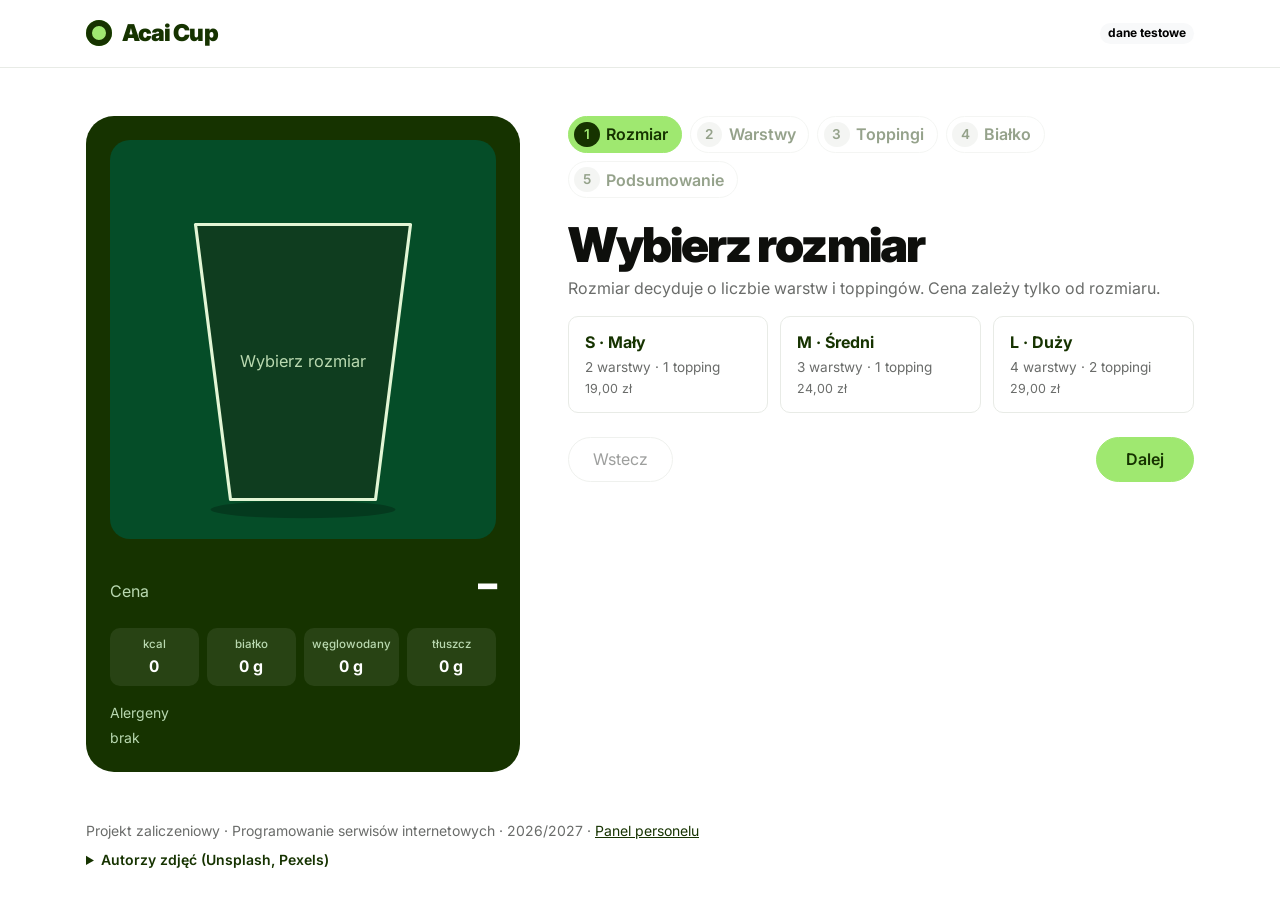
==== public/index.html @ 1a69f78e "Add files via upload Cała aplikacja" ====
<!doctype html>
<html lang="pl">
<head>
    <meta charset="utf-8">
    <meta name="viewport" content="width=device-width, initial-scale=1, viewport-fit=cover">
    <title>Acai Cup – skomponuj swój kubek</title>
    <meta name="description" content="Skomponuj acai cup: wybierz rozmiar, warstwy, toppingi i dodatkowe białko. Cena i wartości odżywcze na bieżąco.">

    <link rel="stylesheet" href="https://cdn.jsdelivr.net/npm/bootstrap@5.3.3/dist/css/bootstrap.min.css" crossorigin="anonymous">
    <link rel="preconnect" href="https://fonts.googleapis.com">
    <link rel="preconnect" href="https://fonts.gstatic.com" crossorigin>
    <link rel="stylesheet" href="https://fonts.googleapis.com/css2?family=Inter:wght@400;500;600;700;900&display=swap">
    <link rel="stylesheet" href="assets/css/style.css?v=2026-11-24">
</head>
<body>

<header class="site-header">
    <div class="container d-flex align-items-center justify-content-between py-3">
        <a class="brand" href="./">
            <span class="brand-mark" aria-hidden="true"></span>
            Acai Cup
        </a>
        <span id="data-source" class="badge rounded-pill text-bg-light" hidden title="Dane z pliku testowego zamiast z bazy">dane testowe</span>
    </div>
</header>

<main class="container py-4 py-lg-5">
    <div id="load-error" class="alert alert-danger" role="alert" hidden></div>

    <div class="row g-4 g-lg-5">
        <!-- Lewa kolumna: wizualizacja i podsumowanie na żywo -->
        <aside class="col-lg-5">
            <div class="preview-card sticky-lg-top">
                <div class="cup-wrap">
                    <svg id="cup" viewBox="0 0 240 300" role="img" aria-labelledby="cup-title">
                        <title id="cup-title">Podgląd Twojego kubka</title>
                    </svg>
                </div>

                <div class="d-flex align-items-baseline justify-content-between mt-3">
                    <span class="text-secondary">Cena</span>
                    <strong id="price" class="price">–</strong>
                </div>

                <dl class="nutrition" aria-live="polite">
                    <div><dt>kcal</dt><dd id="n-kcal">0</dd></div>
                    <div><dt>białko</dt><dd id="n-protein">0 g</dd></div>
                    <div><dt>węglowodany</dt><dd id="n-carbs">0 g</dd></div>
                    <div><dt>tłuszcz</dt><dd id="n-fat">0 g</dd></div>
                </dl>

                <div class="mt-3">
                    <div class="small text-secondary mb-1">Alergeny</div>
                    <div id="allergens" class="d-flex flex-wrap gap-1" aria-live="polite">
                        <span class="text-secondary small">brak</span>
                    </div>
                </div>
            </div>
        </aside>

        <!-- Prawa kolumna: kroki konfiguratora -->
        <section class="col-lg-7" aria-labelledby="step-title">
            <nav aria-label="Kroki konfiguratora">
                <ol id="stepper" class="stepper"></ol>
            </nav>

            <h1 id="step-title" class="step-title"></h1>
            <p id="step-hint" class="text-secondary"></p>

            <div id="step-body" class="mb-4"></div>

            <div id="step-nav" class="d-flex justify-content-between gap-2">
                <button id="btn-back" type="button" class="btn btn-outline-secondary">Wstecz</button>
                <button id="btn-next" type="button" class="btn btn-acai">Dalej</button>
            </div>
            <p id="step-error" class="text-danger small mt-2" role="alert"></p>
        </section>
    </div>
</main>

<!-- Pasek na telefonie: cena i kcal zawsze widoczne podczas wybierania -->
<div class="mobile-bar" aria-hidden="true">
    <span><strong id="m-price">–</strong></span>
    <span id="m-kcal">0 kcal</span>
</div>

<footer class="container pb-4 small text-secondary">
    <p class="mb-2">Projekt zaliczeniowy · Programowanie serwisów internetowych · 2026/2027 · <a class="footer-link" href="panel/">Panel personelu</a></p>
    <details id="credits" class="credits" hidden>
        <summary>Autorzy zdjęć (Unsplash, Pexels)</summary>
        <ul id="credits-list"></ul>
    </details>
</footer>

<script type="module" src="assets/js/app.js?v=2026-11-24"></script>
</body>
</html>
---- public/assets/css/style.css ----
/* =====================================================================
   Acai Cup – style (zadanie 14, FE). Opis zasad: docs/styl.md
   Styl bazowy: „Wise” z styles.refero.design – głęboka zieleń liści,
   jeden limonkowy akcent, ciężkie nagłówki, przyciski-pigułki.
   Wybrany przez zespół 03.11.2026.
   ===================================================================== */

:root {
    /* Kolory marki */
    --forest:   #163300;   /* Forest Ink – tekst marki, ciemne sekcje, obramowania wyboru */
    --spruce:   #054d28;   /* Spruce – tło kubka w ciemnej sekcji */
    --obsidian: #0e0f0c;   /* nagłówki */
    --lime:     #9fe870;   /* Lime Voltage – przycisk główny i aktywny krok (oszczędnie!) */
    --lime-hover: #8fd960;
    --mist:     #e2f6d5;   /* Linen Mist – tło zaznaczenia, plakietki */

    /* Neutralne */
    --text:     #454745;   /* Charcoal – tekst główny */
    --muted:    #6a6c6a;   /* Slate – tekst pomocniczy */
    --fog:      #e8ebe6;   /* Fog – ramki, kafelki */
    --paper:    #ffffff;   /* tło strony i kart */

    /* Kolory na ciemnej sekcji (podgląd kubka) */
    --on-dark:       #ffffff;
    --on-dark-muted: #b9d9b0;
    --cup-inside:    #0f3d1f;

    /* Kształty */
    --radius:      10px;   /* karty, pola */
    --radius-lg:   28px;   /* duża ciemna karta */
    --radius-pill: 9999px; /* przyciski, plakietki, kroki */

    /* Typografia: Inter 900 w nagłówkach, 400–700 w reszcie */
    --font: "Inter", system-ui, -apple-system, "Segoe UI", sans-serif;

    --bs-body-font-family: var(--font);
    --bs-body-color: var(--text);
    --bs-body-bg: var(--paper);
    --bs-secondary-color: var(--muted);
    --bs-secondary-rgb: 106, 108, 106;
}

body {
    background: var(--paper);
    color: var(--text);
}

/* Margines boczny min. 16 px, także obok wcięć ekranu w telefonach. */
.container {
    padding-left: max(16px, env(safe-area-inset-left, 0px));
    padding-right: max(16px, env(safe-area-inset-right, 0px));
}

h1, h2, .brand, .price {
    font-family: var(--font);
    font-weight: 900;
    letter-spacing: -0.04em;
    color: var(--obsidian);
}

/* Nagłówek ------------------------------------------------------------ */
.site-header {
    background: var(--paper);
    border-bottom: 1px solid var(--fog);
}

.brand {
    display: inline-flex;
    align-items: center;
    gap: 10px;
    font-size: 1.45rem;
    color: var(--forest);
    text-decoration: none;
}

.brand-mark {
    width: 26px;
    height: 26px;
    border-radius: 50%;
    background: var(--lime);
    box-shadow: inset 0 0 0 6px var(--forest);
}

/* Podgląd kubka – ciemna sekcja Forest Ink ------------------------------ */
.preview-card {
    top: 1.5rem;
    background: var(--forest);
    color: var(--on-dark);
    border-radius: var(--radius-lg);
    padding: 1.5rem;
}

.preview-card .text-secondary {
    color: var(--on-dark-muted) !important;
}

.cup-wrap {
    background: var(--spruce);
    border-radius: 20px;
    padding: 0.75rem;
}

#cup {
    display: block;
    width: 100%;
    max-width: 300px;
    margin: 0 auto;
}

.cup-inside        { fill: var(--cup-inside); }
.cup-outline       { fill: none; stroke: var(--mist); stroke-width: 2.5; stroke-linejoin: round; }
.cup-rim           { fill: var(--forest); stroke: var(--mist); stroke-width: 2.5; }
.cup-shine         { stroke: #ffffff; stroke-width: 5; stroke-linecap: round; opacity: 0.3; }
.cup-shadow        { fill: #000000; opacity: 0.25; }
.cup-layer         { stroke: rgba(255, 255, 255, 0.55); stroke-width: 1.5; }
.cup-layer-empty   { fill: var(--cup-inside); stroke: #5c8a5f; stroke-width: 1.2; stroke-dasharray: 5 4; }
.cup-label-pill    { fill: var(--forest); fill-opacity: 0.82; }
.cup-label-text    { fill: #ffffff; font-weight: 600; }
.cup-mound         { stroke: rgba(255, 255, 255, 0.6); stroke-width: 1.5; }
.cup-mound-split   { stroke: rgba(255, 255, 255, 0.7); stroke-width: 1.5; }
.cup-slot-label    { font-size: 11px; fill: var(--on-dark-muted); }
.cup-empty-label   { font-size: 13px; fill: var(--on-dark-muted); }
.protein-badge circle    { fill: var(--lime); }
.protein-badge text      { fill: var(--forest); font-weight: 700; }
.protein-badge-big       { font-size: 13px; }
.protein-badge-small     { font-size: 9.5px; }

.preview-card .price {
    font-size: 2.4rem;
    color: var(--on-dark);
    font-variant-numeric: tabular-nums;
}

.nutrition {
    display: grid;
    grid-template-columns: repeat(4, 1fr);
    gap: 0.5rem;
    margin: 1rem 0 0;
}

.nutrition div {
    background: rgba(255, 255, 255, 0.08);
    border-radius: var(--radius);
    padding: 0.5rem;
    text-align: center;
}

.nutrition dt {
    font-size: 0.72rem;
    font-weight: 500;
    color: var(--on-dark-muted);
}

.nutrition dd {
    margin: 0;
    font-weight: 700;
    color: var(--on-dark);
    font-variant-numeric: tabular-nums;
}

.badge.allergen {
    background: var(--mist);
    color: var(--forest);
    border-radius: var(--radius-pill);
    font-weight: 600;
}

/* Kroki ---------------------------------------------------------------- */
.stepper {
    display: flex;
    gap: 0.5rem;
    list-style: none;
    padding: 0;
    margin: 0 0 1.5rem;
    flex-wrap: wrap;
}

.stepper-btn {
    display: inline-flex;
    align-items: center;
    gap: 0.4rem;
    border: 1px solid var(--fog);
    background: var(--paper);
    border-radius: var(--radius-pill);
    padding: 0.3rem 0.8rem 0.3rem 0.35rem;
    color: var(--forest);
    font-weight: 600;
    white-space: nowrap;
}

.stepper-btn:disabled {
    opacity: 0.45;
}

.stepper-num {
    display: inline-grid;
    place-items: center;
    width: 1.6rem;
    height: 1.6rem;
    border-radius: 50%;
    background: var(--fog);
    font-size: 0.85rem;
}

.is-current .stepper-btn {
    background: var(--lime);
    border-color: var(--lime);
}

.is-current .stepper-num {
    background: var(--forest);
    color: var(--lime);
}

.is-done .stepper-num {
    background: var(--forest);
    color: #ffffff;
}

.step-title {
    font-size: 3rem;
    line-height: 0.95;
    margin-bottom: 0.5rem;
    text-wrap: balance;
}

.step-title:focus {
    outline: none;
}

/* Karty wyboru ----------------------------------------------------------- */
.option-grid {
    display: grid;
    grid-template-columns: repeat(auto-fill, minmax(200px, 1fr));
    gap: 0.75rem;
}

.option-grid-2 { grid-template-columns: repeat(auto-fit, minmax(220px, 1fr)); }
.option-grid-3 { grid-template-columns: repeat(auto-fit, minmax(170px, 1fr)); }

.option-card {
    display: flex;
    align-items: flex-start;
    gap: 0.75rem;
    width: 100%;
    text-align: left;
    background: var(--paper);
    border: 1px solid var(--fog);
    border-radius: var(--radius);
    padding: 0.85rem 1rem;
    color: var(--text);
    transition: border-color 0.15s, background-color 0.15s;
}

.option-card:hover:not(:disabled) {
    border-color: var(--forest);
}

.option-card:focus-visible {
    outline: 3px solid var(--forest);
    outline-offset: 2px;
}

.option-card.is-selected {
    border-color: var(--forest);
    background: var(--mist);
    box-shadow: inset 0 0 0 1px var(--forest);
}

.option-card:disabled {
    opacity: 0.5;
    cursor: not-allowed;
}

/* Miniatura zdjęcia składnika (kolor jako tło zapasowe) */
.swatch {
    flex: none;
    width: 3.5rem;
    height: 3.5rem;
    border-radius: var(--radius);
    border: 1px solid rgba(0, 0, 0, 0.08);
    background-size: cover;
    background-position: center;
}

/* Zdjęcie główne w pierwszym kroku */
.hero-photo {
    margin: 0 0 1rem;
}

.hero-photo img {
    display: block;
    width: 100%;
    height: auto;
    aspect-ratio: 1200 / 520;
    object-fit: cover;
    border-radius: var(--radius-lg);
    background: var(--mist);
}

/* Autorzy zdjęć w stopce */
.credits summary {
    cursor: pointer;
    color: var(--forest);
    font-weight: 600;
}

.credits ul {
    columns: 2 16rem;
    padding-left: 1.1rem;
    margin: 0.5rem 0 0;
}

.credits a {
    color: var(--forest);
}

.option-text {
    display: flex;
    flex-direction: column;
    gap: 0.15rem;
}

.option-title { font-weight: 700; color: var(--forest); }
.option-meta  { font-size: 0.85rem; color: var(--muted); }
.option-extra { font-size: 0.78rem; color: var(--muted); }

.layer-group {
    margin-bottom: 1.5rem;
}

.layer-group legend {
    font-size: 1rem;
    font-weight: 700;
    color: var(--forest);
    margin-bottom: 0.6rem;
}

/* Podsumowanie ---------------------------------------------------------- */
.summary-list {
    background: var(--paper);
    border: 1px solid var(--fog);
    border-radius: var(--radius);
    padding: 0.5rem 1rem;
    margin: 0;
}

.summary-list div {
    display: flex;
    justify-content: space-between;
    gap: 1rem;
    padding: 0.55rem 0;
    border-bottom: 1px solid var(--fog);
}

.summary-list div:last-child { border-bottom: 0; }
.summary-list dt { font-weight: 400; color: var(--muted); }
.summary-list dd { margin: 0; text-align: right; font-weight: 600; color: var(--forest); }

/* Przyciski: jeden limonkowy na ekran, reszta obrysowana ---------------- */
.btn-acai {
    --bs-btn-bg: var(--lime);
    --bs-btn-border-color: var(--lime);
    --bs-btn-color: var(--forest);
    --bs-btn-hover-bg: var(--lime-hover);
    --bs-btn-hover-border-color: var(--lime-hover);
    --bs-btn-hover-color: var(--forest);
    --bs-btn-active-bg: var(--lime-hover);
    --bs-btn-active-color: var(--forest);
    --bs-btn-disabled-bg: var(--fog);
    --bs-btn-disabled-border-color: var(--fog);
    --bs-btn-disabled-color: var(--muted);
    border-radius: var(--radius-pill);
    padding: 0.6rem 1.8rem;
    font-weight: 600;
}

.btn-outline-secondary {
    --bs-btn-color: var(--forest);
    --bs-btn-border-color: var(--forest);
    --bs-btn-hover-bg: var(--mist);
    --bs-btn-hover-color: var(--forest);
    --bs-btn-hover-border-color: var(--forest);
    --bs-btn-active-bg: var(--mist);
    --bs-btn-active-color: var(--forest);
    --bs-btn-disabled-color: var(--muted);
    --bs-btn-disabled-border-color: var(--fog);
    border-radius: var(--radius-pill);
    padding: 0.6rem 1.5rem;
}

/* Potwierdzenie zamówienia (etap E2) -------------------------------------- */
.order-code-box {
    display: flex;
    flex-direction: column;
    align-items: flex-start;
    gap: 0.35rem;
    background: var(--forest);
    color: var(--on-dark);
    border-radius: var(--radius-lg);
    padding: 1.5rem 1.75rem;
}

.order-code-label {
    color: var(--on-dark-muted);
    font-weight: 600;
}

/* Numer do odbioru: największy napis na ekranie, czytelny z daleka. */
.order-code {
    font-size: 4rem;
    font-weight: 900;
    line-height: 1;
    letter-spacing: -0.02em;
    color: var(--lime);
    font-variant-numeric: tabular-nums;
}

/* Plakietka statusu – wspólna dla klienta i panelu. */
.order-status {
    display: inline-block;
    border-radius: var(--radius-pill);
    padding: 0.25rem 0.8rem;
    font-weight: 600;
    font-size: 0.9rem;
    background: var(--mist);
    color: var(--forest);
}

.order-status[data-status="preparing"] { background: #fff1c2; color: #5c4400; }
.order-status[data-status="ready"]     { background: var(--lime); color: var(--forest); }
.order-status[data-status="collected"] { background: var(--fog); color: var(--text); }
.order-status[data-status="cancelled"] { background: #fde2e1; color: #8a1c17; }

/* Strona „płatność online wkrótce” */
.soon-card {
    max-width: 40rem;
}

.soon-badge {
    display: inline-block;
    background: var(--mist);
    color: var(--forest);
    border-radius: var(--radius-pill);
    padding: 0.2rem 0.8rem;
    font-weight: 600;
    margin-bottom: 1rem;
}

.footer-link {
    color: var(--forest);
}

/* Atrybut hidden zawsze ukrywa element – także taki, który ma display: flex
   z klasy (.stepper, .d-flex z Bootstrapa). Ta reguła stoi po Bootstrapie, więc wygrywa. */
[hidden] {
    display: none !important;
}

/* Panel personelu (etap E3) ---------------------------------------------- */
.panel-tag {
    font-size: 0.75rem;
    font-weight: 600;
    letter-spacing: 0;
    background: var(--mist);
    color: var(--forest);
    border-radius: var(--radius-pill);
    padding: 0.15rem 0.6rem;
}

.login-card {
    max-width: 26rem;
    margin: 2rem auto;
}

.panel-tabs {
    display: flex;
    flex-wrap: wrap;
    gap: 0.5rem;
    margin-bottom: 1.5rem;
}

/* Zakładki i filtry wyglądają jak kroki konfiguratora: pigułki, aktywna limonkowa. */
.panel-tab,
.filter-btn {
    border: 1px solid var(--fog);
    background: var(--paper);
    border-radius: var(--radius-pill);
    padding: 0.4rem 1rem;
    color: var(--forest);
    font-weight: 600;
}

.panel-tab:hover,
.filter-btn:hover {
    border-color: var(--forest);
}

.panel-tab.is-active {
    background: var(--lime);
    border-color: var(--lime);
}

.filter-btn.is-active {
    background: var(--forest);
    border-color: var(--forest);
    color: #ffffff;
}

.filter-count {
    display: inline-block;
    min-width: 1.5rem;
    border-radius: var(--radius-pill);
    background: var(--fog);
    color: var(--forest);
    font-size: 0.8rem;
    padding: 0 0.4rem;
}

.panel-title {
    font-size: 2.2rem;
    line-height: 1;
    margin-bottom: 1rem;
}

.panel-subtitle {
    font-weight: 700;
    color: var(--forest);
    margin-bottom: 0.5rem;
}

.filter-bar {
    display: flex;
    flex-wrap: wrap;
    gap: 0.5rem;
    margin-bottom: 1.25rem;
}

.order-grid {
    display: grid;
    grid-template-columns: repeat(auto-fill, minmax(260px, 1fr));
    gap: 1rem;
}

.order-card {
    border: 1px solid var(--fog);
    border-radius: var(--radius);
    padding: 1rem;
    background: var(--paper);
}

.order-card-code {
    font-size: 1.8rem;
    font-weight: 900;
    letter-spacing: -0.02em;
    color: var(--forest);
    line-height: 1;
}

.order-items {
    list-style: none;
    padding: 0;
    margin: 0.75rem 0;
    font-size: 0.9rem;
}

.panel-table th {
    font-weight: 600;
    color: var(--muted);
    font-size: 0.85rem;
}

.color-dot {
    display: inline-block;
    width: 0.9rem;
    height: 0.9rem;
    border-radius: 50%;
    margin-right: 0.5rem;
    vertical-align: -0.1rem;
    border: 1px solid rgba(0, 0, 0, 0.15);
}

.is-hidden-product td {
    opacity: 0.55;
}

.product-form {
    border: 1px solid var(--forest);
    border-radius: var(--radius);
    padding: 1.25rem;
    margin-bottom: 1.5rem;
    background: var(--mist);
}

.allergen-checks {
    display: grid;
    grid-template-columns: repeat(auto-fill, minmax(190px, 1fr));
    gap: 0.25rem 1rem;
}

.prices-form {
    max-width: 30rem;
}

.price-row {
    display: grid;
    grid-template-columns: 1fr 10rem;
    align-items: center;
    gap: 1rem;
    padding: 0.75rem 0;
    border-bottom: 1px solid var(--fog);
}

.stat-grid {
    display: grid;
    grid-template-columns: repeat(auto-fit, minmax(150px, 1fr));
    gap: 0.75rem;
}

.stat-tile {
    background: var(--forest);
    color: var(--on-dark);
    border-radius: var(--radius);
    padding: 1rem;
    display: flex;
    flex-direction: column;
}

.stat-label {
    font-size: 0.8rem;
    color: var(--on-dark-muted);
}

.stat-value {
    font-size: 1.6rem;
    font-weight: 900;
    letter-spacing: -0.03em;
    font-variant-numeric: tabular-nums;
}

/* Telefon i tablet ------------------------------------------------------ */
.mobile-bar {
    display: none;
}

@media (max-width: 991.98px) {
    .mobile-bar {
        position: sticky;
        bottom: 0;
        z-index: 10;
        display: flex;
        justify-content: space-between;
        align-items: center;
        padding-top: 0.75rem;
        padding-bottom: calc(0.75rem + env(safe-area-inset-bottom, 0px));
        padding-left: max(1.25rem, env(safe-area-inset-left, 0px));
        padding-right: max(1.25rem, env(safe-area-inset-right, 0px));
        background: var(--forest);
        color: #ffffff;
        font-weight: 600;
    }

    .mobile-bar strong {
        font-weight: 900;
        font-size: 1.25rem;
        letter-spacing: -0.03em;
        color: var(--lime);
        font-variant-numeric: tabular-nums;
    }
}

@media (max-width: 575.98px) {
    .step-title { font-size: 2.2rem; }
    .nutrition { grid-template-columns: repeat(2, 1fr); }
    .option-grid { grid-template-columns: 1fr; }
    .preview-card { padding: 1rem; border-radius: 20px; }
    .preview-card .price { font-size: 2rem; }
    #cup { max-width: 220px; }
    .swatch { width: 3rem; height: 3rem; }
    .hero-photo img { border-radius: 20px; }
    .order-code { font-size: 3rem; }
}

@media (prefers-reduced-motion: reduce) {
    .option-card { transition: none; }
}
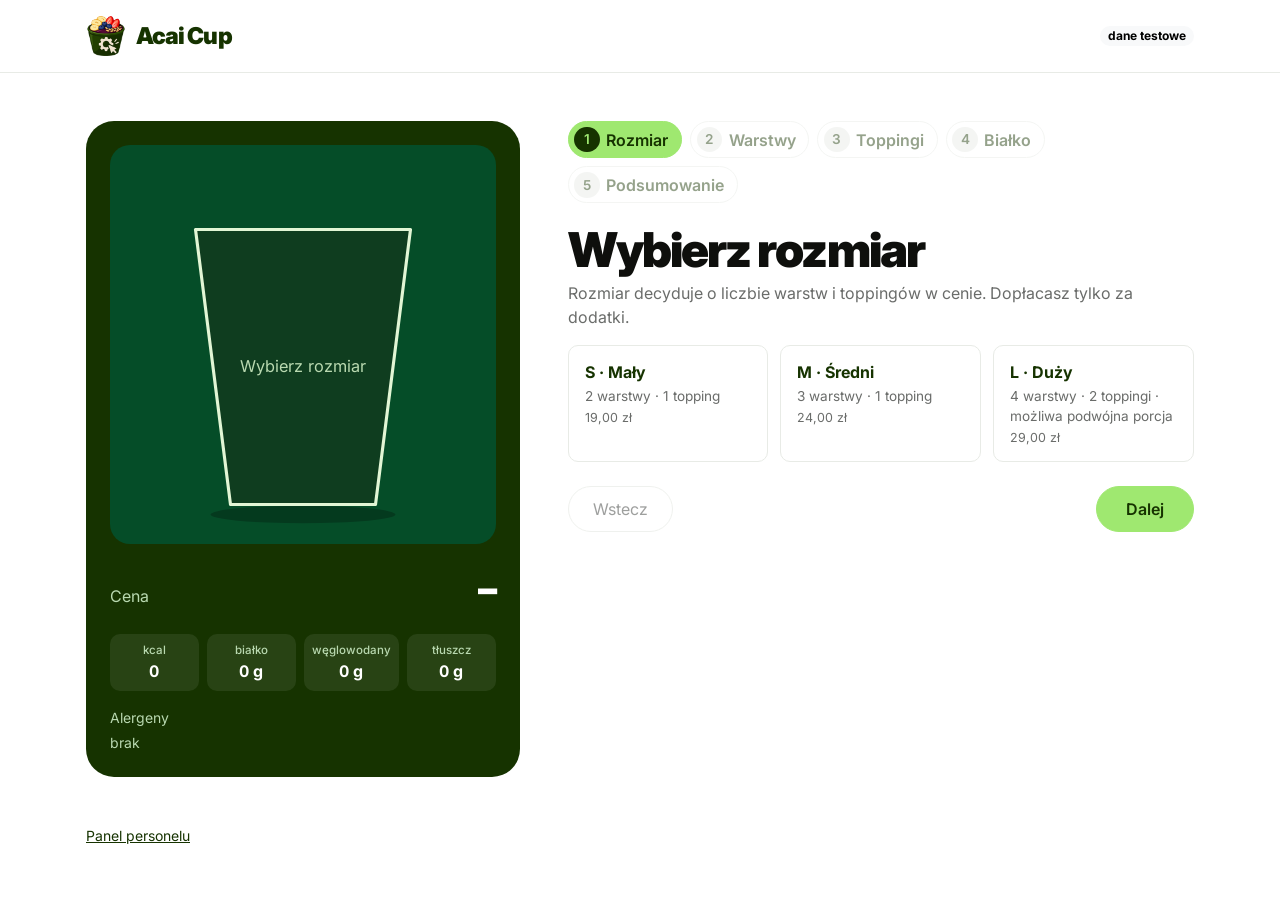
==== commit bb49db79: "Logo, czystsza stopka, dodatkowe toppingi i podwójna porcja w L - logo w nagłówku i ikona karty (fav" ====
--- a/public/index.html
+++ b/public/index.html
@@ -10,14 +10,16 @@
     <link rel="preconnect" href="https://fonts.googleapis.com">
     <link rel="preconnect" href="https://fonts.gstatic.com" crossorigin>
     <link rel="stylesheet" href="https://fonts.googleapis.com/css2?family=Inter:wght@400;500;600;700;900&display=swap">
-    <link rel="stylesheet" href="assets/css/style.css?v=2026-11-24">
+    <link rel="stylesheet" href="assets/css/style.css?v=2026-11-25b">
+    <link rel="icon" type="image/png" sizes="32x32" href="assets/img/favicon-32.png">
+    <link rel="apple-touch-icon" href="assets/img/apple-touch-icon.png">
 </head>
 <body>
 
 <header class="site-header">
     <div class="container d-flex align-items-center justify-content-between py-3">
         <a class="brand" href="./">
-            <span class="brand-mark" aria-hidden="true"></span>
+            <img class="brand-mark" src="assets/img/logo.png" alt="" width="40" height="40">
             Acai Cup
         </a>
         <span id="data-source" class="badge rounded-pill text-bg-light" hidden title="Dane z pliku testowego zamiast z bazy">dane testowe</span>
@@ -85,13 +87,9 @@
 </div>
 
 <footer class="container pb-4 small text-secondary">
-    <p class="mb-2">Projekt zaliczeniowy · Programowanie serwisów internetowych · 2026/2027 · <a class="footer-link" href="panel/">Panel personelu</a></p>
-    <details id="credits" class="credits" hidden>
-        <summary>Autorzy zdjęć (Unsplash, Pexels)</summary>
-        <ul id="credits-list"></ul>
-    </details>
+    <p class="mb-2"><a class="footer-link" href="panel/">Panel personelu</a></p>
 </footer>
 
-<script type="module" src="assets/js/app.js?v=2026-11-24"></script>
+<script type="module" src="assets/js/app.js?v=2026-11-25b"></script>
 </body>
 </html>
--- a/public/assets/css/style.css
+++ b/public/assets/css/style.css
@@ -74,11 +74,10 @@
 }
 
 .brand-mark {
-    width: 26px;
-    height: 26px;
-    border-radius: 50%;
-    background: var(--lime);
-    box-shadow: inset 0 0 0 6px var(--forest);
+    width: 40px;
+    height: 40px;
+    object-fit: contain;
+    flex-shrink: 0;
 }
 
 /* Podgląd kubka – ciemna sekcja Forest Ink ------------------------------ */
@@ -298,23 +297,6 @@
     background: var(--mist);
 }
 
-/* Autorzy zdjęć w stopce */
-.credits summary {
-    cursor: pointer;
-    color: var(--forest);
-    font-weight: 600;
-}
-
-.credits ul {
-    columns: 2 16rem;
-    padding-left: 1.1rem;
-    margin: 0.5rem 0 0;
-}
-
-.credits a {
-    color: var(--forest);
-}
-
 .option-text {
     display: flex;
     flex-direction: column;
@@ -327,6 +309,69 @@
 
 .layer-group {
     margin-bottom: 1.5rem;
+}
+
+/* Toppingi: dodatkowe miejsca i podwójna porcja ---------------------------- */
+.qty-badge {
+    display: inline-block;
+    margin-left: 0.4rem;
+    padding: 0 0.45rem;
+    border-radius: var(--radius-pill);
+    background: var(--lime);
+    color: var(--forest);
+    font-size: 0.78rem;
+    font-weight: 800;
+}
+
+.topping-options {
+    display: grid;
+    gap: 0.75rem;
+    margin-top: 1rem;
+}
+
+.topping-status {
+    color: var(--muted);
+    font-size: 0.9rem;
+}
+
+.topping-status strong { color: var(--forest); }
+
+.extra-toppings,
+.double-topping {
+    border: 1px solid var(--fog);
+    border-radius: var(--radius);
+    padding: 0.85rem 1rem;
+    color: var(--forest);
+}
+
+.extra-toppings {
+    display: flex;
+    align-items: center;
+    justify-content: space-between;
+    gap: 1rem;
+}
+
+.qty-control {
+    display: inline-flex;
+    align-items: center;
+    gap: 0.6rem;
+}
+
+.qty-control .btn {
+    width: 2.25rem;
+    height: 2.25rem;
+    padding: 0;
+    font-size: 1.1rem;
+    line-height: 1;
+}
+
+.double-topping .btn { padding: 0.35rem 0.9rem; }
+
+.qty-value {
+    min-width: 1.25rem;
+    text-align: center;
+    font-weight: 800;
+    font-size: 1.1rem;
 }
 
 .layer-group legend {
